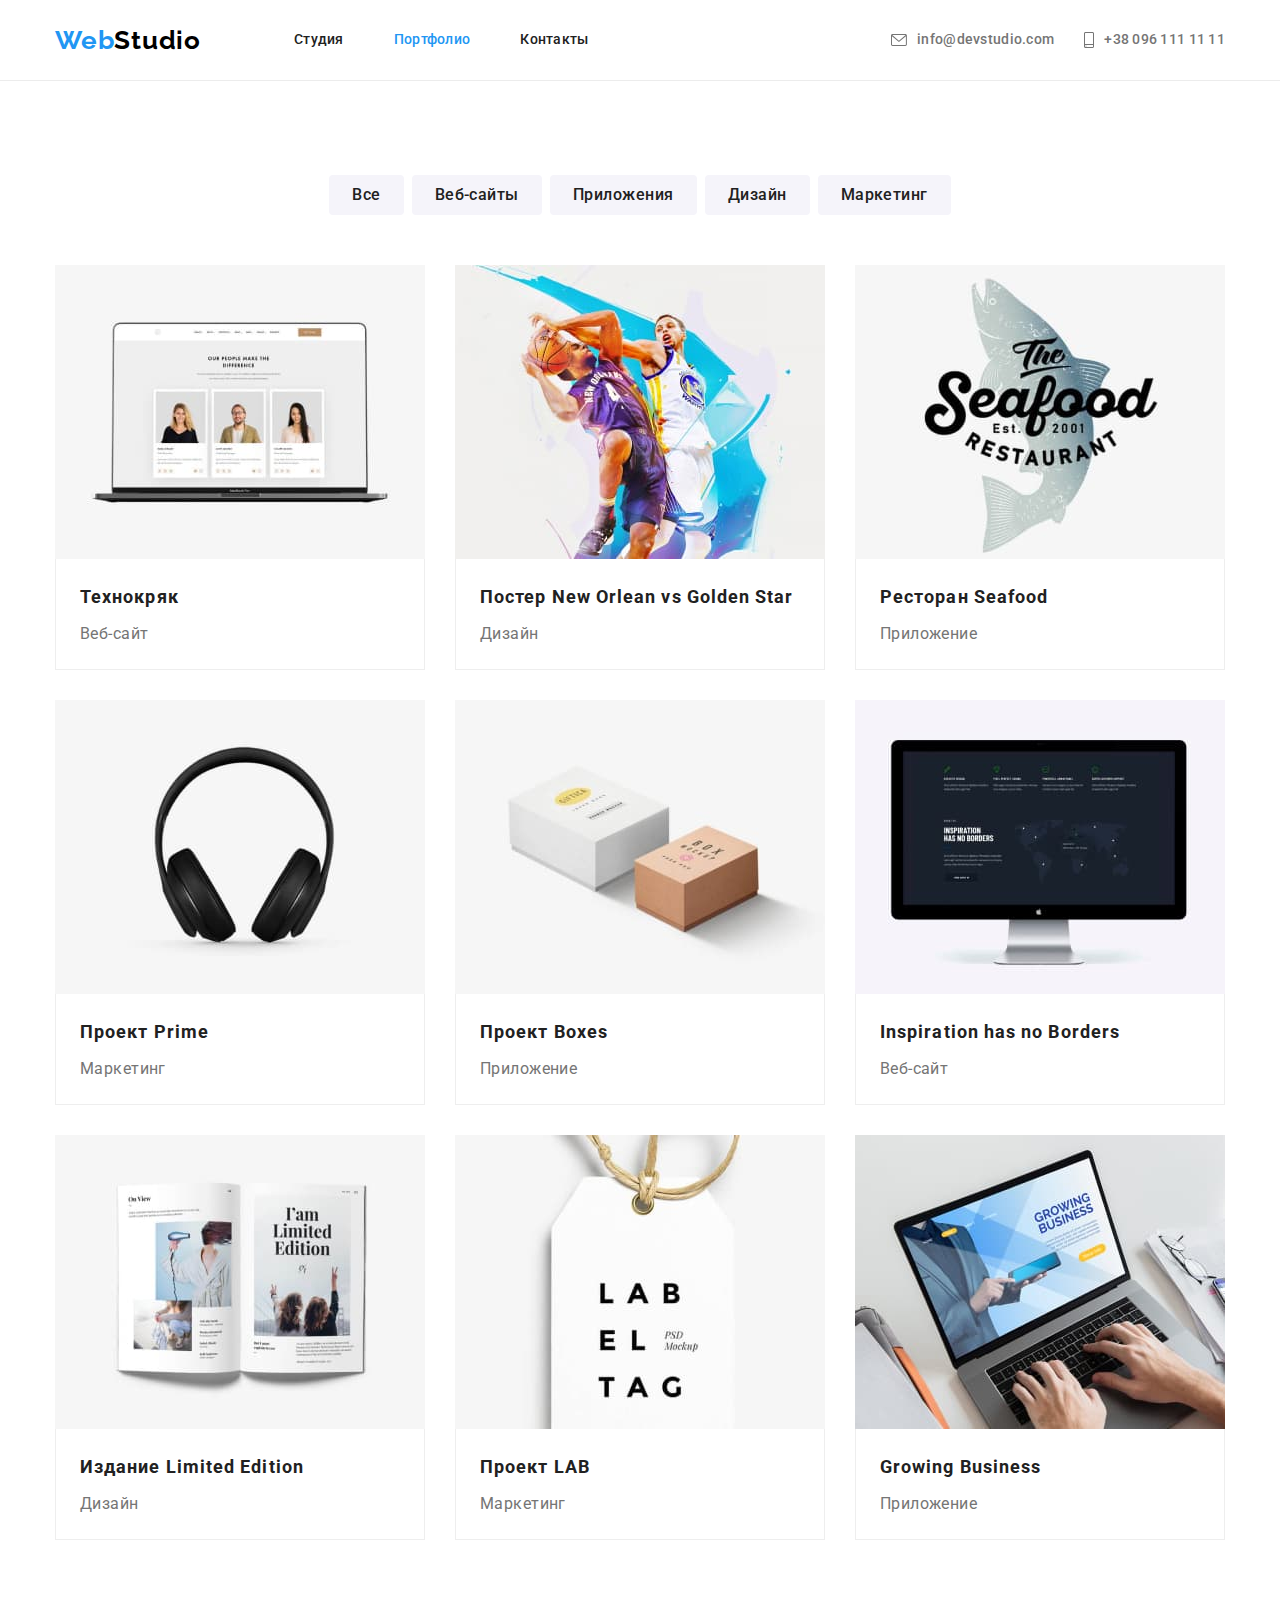
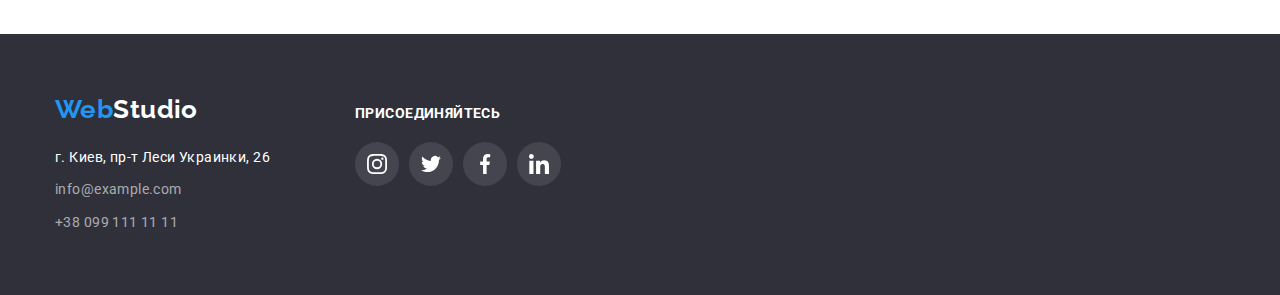
==== portfolio.html @ 094a1c1c "Сделал секцию Чем мы занимаемся" ====
<!DOCTYPE html>
<html lang="en">
  <head>
    <meta charset="UTF-8" />
    <meta name="viewport" content="width=device-width, initial-scale=1.0" />
    <title>Портфолио</title>
    <link
      href="https://fonts.googleapis.com/css2?family=Raleway:wght@700&family=Roboto:wght@400;500;700;900&display=swap"
      rel="stylesheet"
    />
    <link
      rel="stylesheet"
      href="https://cdnjs.cloudflare.com/ajax/libs/modern-normalize/0.7.0/modern-normalize.min.css"
    />
    <link rel="stylesheet" href="./css/styles.css" />
  </head>
  <body>
    <!--Хэдер-->
    <header class="header portfolio-header">
      <div class="container header-flex">
        <nav class="header-flex">
          <a class="link header-logo" href="./index.html">
            <span class="current">Web</span>Studio
          </a>
          <ul class="list nav-main">
            <li class="item">
              <a class="link" href="./index.html">Студия</a>
            </li>
            <li class="item">
              <a class="link current" href="./portfolio.html">Портфолио</a>
            </li>
            <li class="item"><a class="link" href="#">Контакты</a></li>
          </ul>
        </nav>
        <ul class="list header-contacts">
          <li class="item">
            <a class="link icon-mail" href="mailto:info@devstudio.com">
              <svg class="icon" width="16" height="12">
                <use href="./images/svg/sprite.svg#icon-envelope"></use>
              </svg>
              info@devstudio.com</a
            >
          </li>
          <li class="item">
            <a class="link icon-tel" href="tel:+380961111111">
              <svg class="icon" width="10" height="16">
                <use href="./images/svg/sprite.svg#icon-smartphone"></use>
              </svg>
              +38 096 111 11 11</a
            >
          </li>
        </ul>
      </div>
    </header>
    <main>
      <h1 class="visually-hidden">Портфолио</h1>
      <section class="section">
        <div class="container">
          <!-- Список кнопок -->
          <ul class="list portfolio-nav">
            <li class="item">
              <button type="button" class="button secondary">Все</button>
            </li>
            <li class="item">
              <button type="button" class="button secondary">Веб-сайты</button>
            </li>
            <li class="item">
              <button type="button" class="button secondary">Приложения</button>
            </li>
            <li class="item">
              <button type="button" class="button secondary">Дизайн</button>
            </li>
            <li class="item">
              <button type="button" class="button secondary">Маркетинг</button>
            </li>
          </ul>
          <!-- Основной список работ в портфолио -->
          <ul class="list portfolio-list">
            <li class="item">
              <a class="link" href="#">
                <div>
                  <img
                    src="./images/portfolio/technocrack.jpg"
                    alt="Веб-сайт Технокряк"
                    width="370"
                  />
                </div>
                <div class="card-content">
                  <h2 class="title">Технокряк</h2>
                  <p class="text">Веб-сайт</p>
                </div>
              </a>
            </li>
            <li class="item">
              <a class="link" href="#">
                <div>
                  <img
                    src="./images/portfolio/neworlean.jpg"
                    alt="Дизайн постера New Orlean vs Golden Star"
                    width="370"
                  />
                </div>
                <div class="card-content">
                  <h2 class="title">Постер New Orlean vs Golden Star</h2>
                  <p class="text">Дизайн</p>
                </div>
              </a>
            </li>
            <li class="item">
              <a class="link" href="#">
                <div>
                  <img
                    src="./images/portfolio/seafood.jpg"
                    alt="Приложение ресторана Seafood"
                    width="370"
                  />
                </div>
                <div class="card-content">
                  <h2 class="title">Ресторан Seafood</h2>
                  <p class="text">Приложение</p>
                </div>
              </a>
            </li>
            <li class="item">
              <a class="link" href="#">
                <div>
                  <img
                    src="./images/portfolio/prime.jpg"
                    alt="Проект Prime"
                    width="370"
                  />
                </div>
                <div class="card-content">
                  <h2 class="title">Проект Prime</h2>
                  <p class="text">Маркетинг</p>
                </div>
              </a>
            </li>
            <li class="item">
              <a class="link" href="#">
                <div>
                  <img
                    src="./images/portfolio/boxes.jpg"
                    alt="Приложение Boxes"
                    width="370"
                  />
                </div>
                <div class="card-content">
                  <h2 class="title">Проект Boxes</h2>
                  <p class="text">Приложение</p>
                </div>
              </a>
            </li>
            <li class="item">
              <a class="link" href="#">
                <div>
                  <img
                    src="./images/portfolio/inspiration.jpg"
                    alt="Веб-сайт Inspiration has no Borders"
                    width="370"
                  />
                </div>
                <div class="card-content">
                  <h2 lang="en" class="title">Inspiration has no Borders</h2>
                  <p class="text">Веб-сайт</p>
                </div>
              </a>
            </li>
            <li class="item">
              <a class="link" href="#">
                <div>
                  <img
                    src="./images/portfolio/limedition.jpg"
                    alt="Дизайн издания Limited Edition"
                    width="370"
                  />
                </div>
                <div class="card-content">
                  <h2 class="title">Издание Limited Edition</h2>
                  <p class="text">Дизайн</p>
                </div>
              </a>
            </li>
            <li class="item">
              <a class="link" href="#">
                <div>
                  <img
                    src="./images/portfolio/lab.jpg"
                    alt="Проект LAB"
                    width="370"
                  />
                </div>
                <div class="card-content">
                  <h2 class="title">Проект LAB</h2>
                  <p class="text">Маркетинг</p>
                </div>
              </a>
            </li>
            <li class="item">
              <a class="link" href="#">
                <div>
                  <img
                    src="./images/portfolio/growingbusiness.jpg"
                    alt="Приложение Growing Business"
                    width="370"
                  />
                </div>
                <div class="card-content">
                  <h2 lang="en" class="title">Growing Business</h2>
                  <p class="text">Приложение</p>
                </div>
              </a>
            </li>
          </ul>
        </div>
      </section>
    </main>
    <!-- Футер -->
    <footer class="footer">
      <div class="container flex">
        <div class="footer-address">
          <a class="link footer-logo" href="./index.html">
            <span class="current">Web</span>Studio
          </a>
          <address class="footer-contacts">
            <p class="text">г. Киев, пр-т Леси Украинки, 26</p>
            <a class="link" href="mailto:info@example.com">
              info@example.com
            </a>
            <br />
            <a class="link" href="tel:+380991111111">+38 099 111 11 11</a>
          </address>
        </div>
        <div class="footer-networks">
          <strong class="text">присоединяйтесь</strong>
          <ul class="list flex network-list">
            <li class="item">
              <a href="#" class="link" aria-label="Instagram">
                <svg class="icon">
                  <use href="./images/svg/sprite.svg#icon-instagram"></use>
                </svg>
              </a>
            </li>
            <li class="item">
              <a href="#" class="link" aria-label="Twitter">
                <svg class="icon">
                  <use href="./images/svg/sprite.svg#icon-twitter"></use>
                </svg>
              </a>
            </li>
            <li class="item">
              <a href="#" class="link" aria-label="Facebook">
                <svg class="icon">
                  <use href="./images/svg/sprite.svg#icon-facebook"></use>
                </svg>
              </a>
            </li>
            <li class="item">
              <a href="#" class="link" aria-label="Linkedin">
                <svg class="icon">
                  <use href="./images/svg/sprite.svg#icon-linkedin"></use>
                </svg>
              </a>
            </li>
          </ul>
        </div>
      </div>
    </footer>
  </body>
</html>
---- css/styles.css ----
/* CSS-переменные */
:root {
  --main-text-color: #212121;
  --second-text-color: #757575;
  --accent-color: #2196f3;
  --main-bg-color: #ffffff;
  --secohd-bg-color: #f5f4fa;
  --third-bg-color: #2f303a;
}
/* Базовые настройки CSS */
body {
  background-color: var(--main-bg-color);
  color: var(--main-text-color);
  font-family: "Roboto", sans-serif;
  font-size: 14px;
  line-height: 1.71;
  letter-spacing: 0.03em;
}
/* базовые настройки картинок */
img {
  display: block;
  max-width: 100%;
  height: auto;
}
/* Уберу подчеркивание у всех ссылок */
.link {
  text-decoration: none;
}
/* Убрал флажки и отступы у элементов списков */
.list {
  padding: 0;
  margin: 0;
  list-style: none;
}
/* cпрячем скрытые заголовки */
.visually-hidden {
  position: absolute;
  width: 1px;
  height: 1px;
  margin: -1px;
  border: 0;
  padding: 0;
  clip: rect(0 0 0 0);
  overflow: hidden;
}

/* страница Студия */
/* задам общие настройки шрифта хэдера */
.header {
  font-weight: 500;
  line-height: 1.14;
  letter-spacing: 0.02em;
  border-bottom: 1px solid #ececec;
}
/* Геометрия контейнера */
.container {
  width: 1200px;
  margin: 0px auto;
  padding: 0px 15px;
}
/* флексбокс хэдера */
.header-flex,
.nav-main {
  display: flex;
  align-items: center;
}
/* логотип хэдера */
.header-logo {
  margin-right: 93px;
  color: #000000;
  font-family: "Raleway", sans-serif;
  font-weight: 700;
  font-size: 26px;
  line-height: 1.19;
  letter-spacing: 0.03em;
}
/* отступ всем кроме последнего элепента хэдера */
.nav-main > .item:not(:last-child) {
  margin-right: 50px;
}
/* основная навигация хэдера */
.nav-main .link {
  display: block;
  padding-top: 32px;
  padding-bottom: 32px;

  color: inherit;
}
/* Цветовой акцент элементов */
.nav-main .link.current,
.header-logo .current,
.footer-logo .current,
.nav-main .link:hover,
.nav-main .link:focus,
.header-contacts .link:hover,
.header-contacts .link:focus,
.footer-contacts .link:hover,
.footer-contacts .link:focus {
  color: var(--accent-color);
}
/* контакты хэдера в строку */
.header-contacts {
  display: flex;
  margin-left: auto;
}
.header-contacts .item:not(:last-child) {
  margin-right: 30px;
}
/* контакты хэдера */
.header-contacts .link {
  display: flex;
  align-items: center;
  padding-top: 32px;
  padding-bottom: 32px;

  color: var(--second-text-color);
}
/* отступ иконок в хэдере */
.header-contacts .icon {
  margin-right: 10px;
}
/* акцент иконок */
.header-contacts .link:hover > .icon,
.header-contacts .link:focus > .icon,
.clients-list .link:hover > .icon,
.clients-list .link:focus > .icon {
  --color4: var(--accent-color);
}
/* герой */
.hero {
  display: flex;
  flex-direction: column;
  justify-content: center;
  align-items: center;
  max-width: 1600px;
  height: 600px;
  margin: 0 auto;

  background-color: #c4c4c4;
  background-image: linear-gradient(
      to right,
      rgba(47, 48, 58, 0.4),
      rgba(47, 48, 58, 0.4)
    ),
    url("../images/bg-hero.jpg");
  background-repeat: no-repeat;
  background-size: cover;
  background-position: center;
  text-align: center;
}
/* Заголовок героя */
.hero-title {
  margin-top: 0;
  margin-bottom: 30px;
  max-width: 696px;

  color: var(--main-bg-color);
  font-weight: 900;
  font-size: 44px;
  line-height: 1.36;
  letter-spacing: 0.06em;
  text-transform: uppercase;
}
/* кнопка героя */
.button.primary {
  display: inline-block;
  min-width: 200px;
  padding: 10px 32px;
  border-radius: 4px;
  box-shadow: 0px 4px 4px rgba(0, 0, 0, 0.15);

  color: var(--main-bg-color);
  background-color: var(--accent-color);
  font-weight: 700;
  font-size: 16px;
  line-height: 1.87;
  text-align: center;
  letter-spacing: 0.06em;
}
.button.primary:hover,
.button.primary:focus {
  background-color: #188ce8;
}
/* отступы секции преимуществ */
.section.feature {
  padding-top: 94px;
  padding-bottom: 0;
}
/* флексбокс */
.flex {
  display: flex;
}

/* ширина элементов секции Преимущества */
.feature-list .item {
  flex-basis: calc((100% - 3 * 30px) / 4);
}
/* фон иконки преимуществ */
.feature-list .thumb {
  display: flex;
  justify-content: center;
  align-items: center;
  margin-bottom: 30px;
  height: 120px;
  background-color: var(--secohd-bg-color);
  border-radius: 4px;
}
/* иконка преимуществ */
.feature-list .icon {
  width: 70px;
  height: 70px;
}
/* отступы всем кроме последнего элемента списков */
.feature-list .item:not(:last-child),
.examples-list .item:not(:last-child),
.team-list .item:not(:last-child),
.clients-list .item:not(:last-child) {
  margin-right: 30px;
}
/* Заголовки h3 секции преимущества */
.feature-list .title {
  margin-top: 0;
  margin-bottom: 10px;

  font-size: 14px;
  line-height: 1.14;
  text-transform: uppercase;
}
/* Текст секции преимущества */
.feature-list .text {
  margin-top: 0;
  margin-bottom: 0;

  color: var(--second-text-color);
}
/* паддинг всем секциям */
.section {
  padding-top: 94px;
  padding-bottom: 94px;
}
/* Заголовки секций */
.section-title {
  margin-top: 0;
  margin-bottom: 50px;

  font-size: 36px;
  line-height: 1.17;
  text-align: center;
}
/* ширина контента секкции */
.examples-list .item {
  position: relative;
  flex-basis: calc((100% - 2 * 30px) / 3);
}
.examples-list .text {
  position: absolute;
  left: 0;
  bottom: 0;
  display: flex;
  justify-content: center;
  align-items: center;

  width: 100%;
  height: 70px;
  margin: 0;
  background-color: rgba(47, 48, 58, 0.8);
  font-size: 14px;
  line-height: 1.14;
  text-transform: uppercase;

  color: var(--main-bg-color);
}

/* оформление секции команда  */
.section.team {
  background-color: var(--secohd-bg-color);
  text-align: center;
}
/* элементы списка наша команда */
.team-list > .item {
  flex-basis: calc((100% - 3 * 30px) / 4);
  border-radius: 0px 0px 4px 4px;
  box-shadow: 0px 1px 3px rgba(0, 0, 0, 0.12), 0px 1px 1px rgba(0, 0, 0, 0.14),
    0px 2px 1px rgba(0, 0, 0, 0.2);

  background-color: var(--main-bg-color);
}
/* Заголовки h3 Наша команда */
.team-list .title {
  margin-top: 30px;
  margin-bottom: 10px;

  font-weight: 500;
  font-size: 16px;
  line-height: 1.19;
}
/* Текст секции Наша команда */
.team-list .text {
  margin-top: 0;
  margin-bottom: 16px;

  color: var(--second-text-color);
  font-size: 16px;
  line-height: 1.19;
}
/* Список соцсетей */
.team .network-list {
  margin-bottom: 30px;
  justify-content: center;
}

.network-list .item:not(:last-child) {
  margin-right: 10px;
}
/* ссылка на соцсеть */
.network-list .link {
  display: flex;
  justify-content: center;
  align-items: center;
  width: 44px;
  height: 44px;
  border-radius: 50%;
}
/* меняем фон ссылки при ховере */
.network-list .link:hover,
.network-list .link:focus {
  background-color: var(--accent-color);
}

/* иконка */
.network-list .icon {
  width: 20px;
  height: 20px;
}
/* меняем цвет самой иконки при ховере */
.network-list .link:hover > .icon,
.network-list .link:focus > .icon {
  --color4: var(--main-bg-color);
}
/* ширина элеентов секции клиенты */
.clients-list .item {
  flex-basis: calc((100% - 5 * 30px) / 6);
}
/* ссылка клиентов */
.clients-list .link {
  display: flex;
  justify-content: center;
  align-items: center;
  height: 90px;
  border: 1px solid #afb1b8;
  border-radius: 4px;
}
/* цвет рамки при ховере */
.clients-list .link:hover,
.clients-list .link:focus {
  border-color: var(--accent-color);
}

/* футер */
.footer {
  padding-top: 60px;
  padding-bottom: 60px;

  background-color: var(--third-bg-color);
}
.footer .flex {
  align-items: baseline;
}

.footer-address,
.footer-networks {
  width: 270px;
}
.footer-address {
  margin-right: 30px;
}
/* лого футера */
.footer-logo {
  color: var(--main-bg-color);
  font-family: "Raleway", sans-serif;
  font-weight: 700;
  font-size: 26px;
  line-height: 1.19;
}
/* адрес футера */
.footer-contacts {
  margin-top: 20px;

  font-style: normal;
}
/* Физический адрес в футере */
.footer-contacts .text {
  margin: 0;

  color: var(--main-bg-color);
}
/* почта и телефон футера */
.footer-contacts .link {
  display: inline-block;
  margin-top: 9px;

  color: rgba(255, 255, 255, 0.6);
}
/* текст блока соцсетей футера */
.footer-networks .text {
  display: block;
  margin-bottom: 20px;
  line-height: 1.14;
  text-transform: uppercase;

  color: var(--main-bg-color);
}
/* фон ссылкт на соцсеть в футере */
.footer-networks .link {
  background-color: rgba(255, 255, 255, 0.1);
}
/* цвет иконки в футере */
.footer-networks .icon {
  --color4: var(--main-bg-color);
}

/* Страница Портфолио */
/* список кнопок навигации портфолио */
.portfolio-nav {
  display: flex;
  justify-content: center;
  margin-bottom: 50px;
}
/* отступ у всех кнпопок кроме последней */
.portfolio-nav .item:not(:last-child) {
  margin-right: 8px;
}
/* Кнопки*/
.button.secondary {
  display: inline-block;
  min-width: 73px;
  padding: 6px 22px;
  border: 1px solid transparent;
  border-radius: 4px;
  cursor: pointer;

  color: var(--main-text-color);
  background-color: var(--secohd-bg-color);
  font-family: inherit;
  font-weight: 500;
  font-size: 16px;
  line-height: 1.62;
  letter-spacing: 0.03em;
}
/* Акцент кнопок */
.button.secondary:hover,
.button.secondary:focus {
  box-shadow: 0px 3px 1px rgba(0, 0, 0, 0.1), 0px 1px 2px rgba(0, 0, 0, 0.08),
    0px 2px 2px rgba(0, 0, 0, 0.12);
  color: var(--main-bg-color);
  background-color: var(--accent-color);
}
/* список основных элементов страницы */
.portfolio-list {
  display: flex;
  flex-wrap: wrap;
}
/* основные элементы страницы портфолио */
.portfolio-list .item {
  flex-basis: calc((100% - 2 * 30px) / 3);
  margin-right: 30px;
  margin-bottom: 30px;
}
/* каждому третьему убираем правый марджин */
.portfolio-list .item:nth-child(3n) {
  margin-right: 0;
}
/* последним трем убираем нижний марджин */
.portfolio-list .item:nth-last-child(-n + 3) {
  margin-bottom: 0;
}
.portfolio-list .item:hover {
  box-shadow: 0px 1px 1px rgba(0, 0, 0, 0.12), 0px 4px 4px rgba(0, 0, 0, 0.06),
    1px 4px 6px rgba(0, 0, 0, 0.16);
}
/* текстовая часть карточки */
.card-content {
  padding: 20px 24px;
  border-right: 1px solid #eeeeee;
  border-bottom: 1px solid #eeeeee;
  border-left: 1px solid #eeeeee;
}
/* заголовки элементов портфолио */
.portfolio-list .title {
  margin-top: 0;
  margin-bottom: 4px;

  color: var(--main-text-color);
  font-size: 18px;
  line-height: 2;
  letter-spacing: 0.06em;
}
/* текст элементов портфолио */
.portfolio-list .text {
  margin: 0;

  color: var(--second-text-color);
  font-size: 16px;
  line-height: 1.87;
}
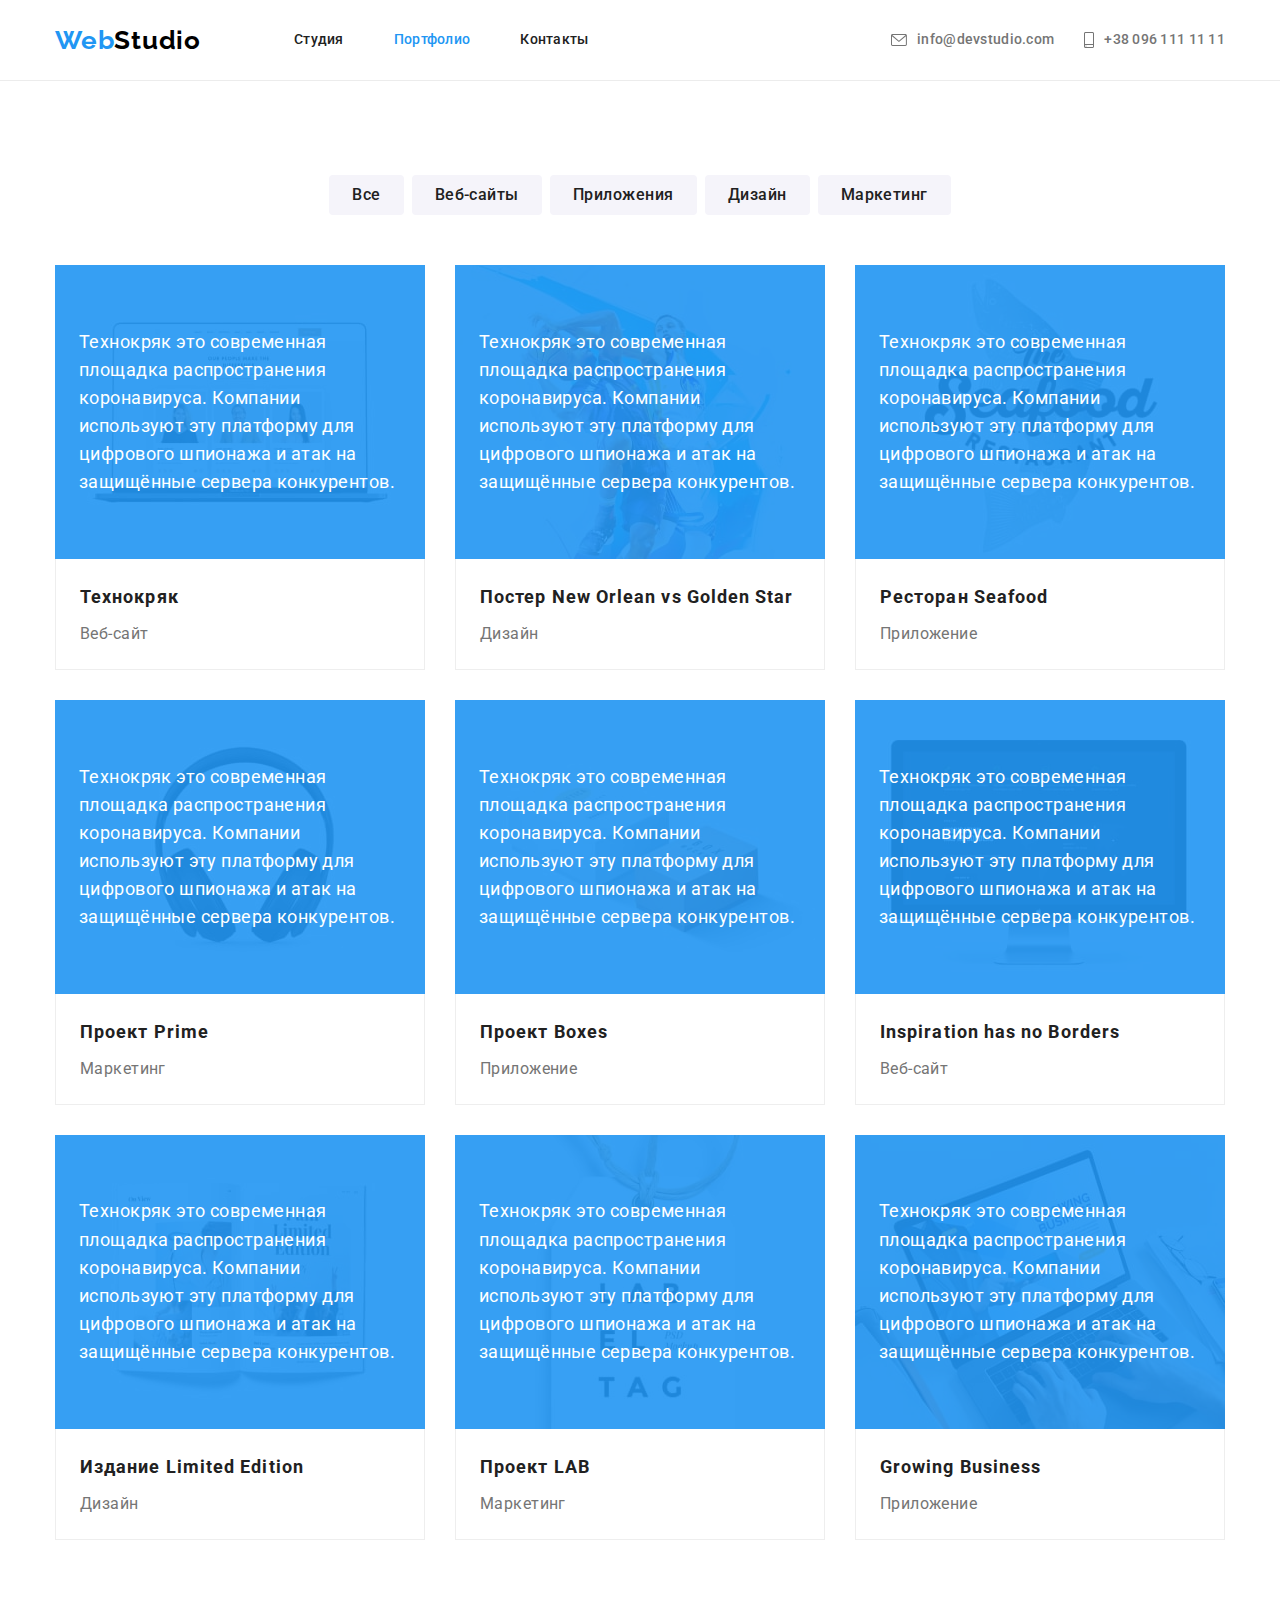
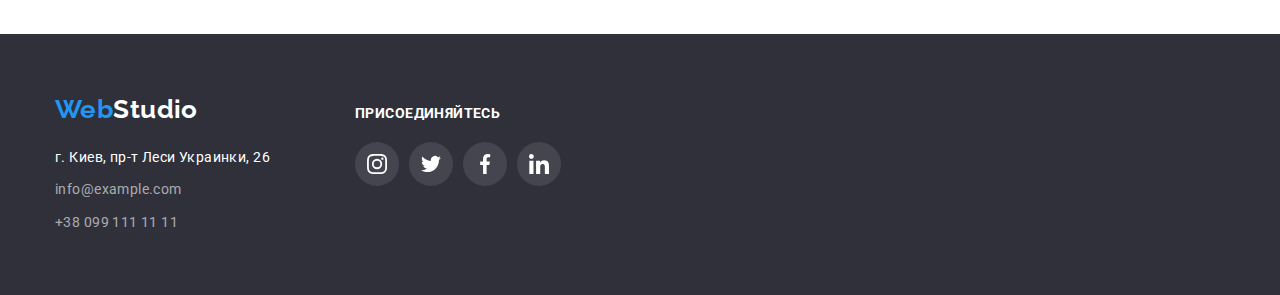
==== commit ac2c2b74: "В портфолио добавил текст и оверлей на элементах списка" ====
--- a/portfolio.html
+++ b/portfolio.html
@@ -78,12 +78,17 @@
           <ul class="list portfolio-list">
             <li class="item">
               <a class="link" href="#">
-                <div>
+                <div class="thumb">
                   <img
                     src="./images/portfolio/technocrack.jpg"
                     alt="Веб-сайт Технокряк"
                     width="370"
                   />
+                  <p class="thumb-text">
+                    Технокряк это современная площадка распространения
+                    коронавируса. Компании используют эту платформу для
+                    цифрового шпионажа и атак на защищённые сервера конкурентов.
+                  </p>
                 </div>
                 <div class="card-content">
                   <h2 class="title">Технокряк</h2>
@@ -93,12 +98,17 @@
             </li>
             <li class="item">
               <a class="link" href="#">
-                <div>
+                <div class="thumb">
                   <img
                     src="./images/portfolio/neworlean.jpg"
                     alt="Дизайн постера New Orlean vs Golden Star"
                     width="370"
                   />
+                  <p class="thumb-text">
+                    Технокряк это современная площадка распространения
+                    коронавируса. Компании используют эту платформу для
+                    цифрового шпионажа и атак на защищённые сервера конкурентов.
+                  </p>
                 </div>
                 <div class="card-content">
                   <h2 class="title">Постер New Orlean vs Golden Star</h2>
@@ -108,12 +118,17 @@
             </li>
             <li class="item">
               <a class="link" href="#">
-                <div>
+                <div class="thumb">
                   <img
                     src="./images/portfolio/seafood.jpg"
                     alt="Приложение ресторана Seafood"
                     width="370"
                   />
+                  <p class="thumb-text">
+                    Технокряк это современная площадка распространения
+                    коронавируса. Компании используют эту платформу для
+                    цифрового шпионажа и атак на защищённые сервера конкурентов.
+                  </p>
                 </div>
                 <div class="card-content">
                   <h2 class="title">Ресторан Seafood</h2>
@@ -123,12 +138,17 @@
             </li>
             <li class="item">
               <a class="link" href="#">
-                <div>
+                <div class="thumb">
                   <img
                     src="./images/portfolio/prime.jpg"
                     alt="Проект Prime"
                     width="370"
                   />
+                  <p class="thumb-text">
+                    Технокряк это современная площадка распространения
+                    коронавируса. Компании используют эту платформу для
+                    цифрового шпионажа и атак на защищённые сервера конкурентов.
+                  </p>
                 </div>
                 <div class="card-content">
                   <h2 class="title">Проект Prime</h2>
@@ -138,12 +158,17 @@
             </li>
             <li class="item">
               <a class="link" href="#">
-                <div>
+                <div class="thumb">
                   <img
                     src="./images/portfolio/boxes.jpg"
                     alt="Приложение Boxes"
                     width="370"
                   />
+                  <p class="thumb-text">
+                    Технокряк это современная площадка распространения
+                    коронавируса. Компании используют эту платформу для
+                    цифрового шпионажа и атак на защищённые сервера конкурентов.
+                  </p>
                 </div>
                 <div class="card-content">
                   <h2 class="title">Проект Boxes</h2>
@@ -153,12 +178,17 @@
             </li>
             <li class="item">
               <a class="link" href="#">
-                <div>
+                <div class="thumb">
                   <img
                     src="./images/portfolio/inspiration.jpg"
                     alt="Веб-сайт Inspiration has no Borders"
                     width="370"
                   />
+                  <p class="thumb-text">
+                    Технокряк это современная площадка распространения
+                    коронавируса. Компании используют эту платформу для
+                    цифрового шпионажа и атак на защищённые сервера конкурентов.
+                  </p>
                 </div>
                 <div class="card-content">
                   <h2 lang="en" class="title">Inspiration has no Borders</h2>
@@ -168,12 +198,17 @@
             </li>
             <li class="item">
               <a class="link" href="#">
-                <div>
+                <div class="thumb">
                   <img
                     src="./images/portfolio/limedition.jpg"
                     alt="Дизайн издания Limited Edition"
                     width="370"
                   />
+                  <p class="thumb-text">
+                    Технокряк это современная площадка распространения
+                    коронавируса. Компании используют эту платформу для
+                    цифрового шпионажа и атак на защищённые сервера конкурентов.
+                  </p>
                 </div>
                 <div class="card-content">
                   <h2 class="title">Издание Limited Edition</h2>
@@ -183,12 +218,17 @@
             </li>
             <li class="item">
               <a class="link" href="#">
-                <div>
+                <div class="thumb">
                   <img
                     src="./images/portfolio/lab.jpg"
                     alt="Проект LAB"
                     width="370"
                   />
+                  <p class="thumb-text">
+                    Технокряк это современная площадка распространения
+                    коронавируса. Компании используют эту платформу для
+                    цифрового шпионажа и атак на защищённые сервера конкурентов.
+                  </p>
                 </div>
                 <div class="card-content">
                   <h2 class="title">Проект LAB</h2>
@@ -198,12 +238,17 @@
             </li>
             <li class="item">
               <a class="link" href="#">
-                <div>
+                <div class="thumb">
                   <img
                     src="./images/portfolio/growingbusiness.jpg"
                     alt="Приложение Growing Business"
                     width="370"
                   />
+                  <p class="thumb-text">
+                    Технокряк это современная площадка распространения
+                    коронавируса. Компании используют эту платформу для
+                    цифрового шпионажа и атак на защищённые сервера конкурентов.
+                  </p>
                 </div>
                 <div class="card-content">
                   <h2 lang="en" class="title">Growing Business</h2>
--- a/css/styles.css
+++ b/css/styles.css
@@ -419,6 +419,47 @@
   --color4: var(--main-bg-color);
 }
 
+.backdrop {
+  position: fixed;
+  top: 0;
+  left: 0;
+
+  width: 100%;
+  height: 100%;
+  background-color: rgba(0, 0, 0, 0.2);
+}
+
+.backdrop.is-hidden {
+  opacity: 0;
+  pointer-events: none;
+}
+
+.modal {
+  position: absolute;
+  top: 50%;
+  left: 50%;
+  transform: translate(-50%, -50%);
+  min-width: 528px;
+  min-height: 581px;
+
+  background-color: var(--main-bg-color);
+  box-shadow: 0px 1px 3px rgba(0, 0, 0, 0.12), 0px 1px 1px rgba(0, 0, 0, 0.14),
+    0px 2px 1px rgba(0, 0, 0, 0.2);
+  border-radius: 4px;
+}
+
+.modal .button {
+  display: block;
+  margin-left: auto;
+  margin-right: 8px;
+  margin-top: 8px;
+  width: 30px;
+  height: 30px;
+  border: 1px solid rgba(0, 0, 0, 0.1);
+  border-radius: 50%;
+  background-color: var(--main-bg-color);
+}
+
 /* Страница Портфолио */
 /* список кнопок навигации портфолио */
 .portfolio-nav {
@@ -478,7 +519,29 @@
   box-shadow: 0px 1px 1px rgba(0, 0, 0, 0.12), 0px 4px 4px rgba(0, 0, 0, 0.06),
     1px 4px 6px rgba(0, 0, 0, 0.16);
 }
-/* текстовая часть карточки */
+
+.portfolio-list .thumb {
+  position: relative;
+}
+.portfolio-list .thumb-text {
+  position: absolute;
+  top: 0;
+  left: 0;
+  display: flex;
+  align-items: center;
+  padding-left: 24px;
+  padding-right: 24px;
+
+  width: 100%;
+  height: 100%;
+  margin: 0;
+  background-color: rgba(33, 150, 243, 0.9);
+
+  font-size: 18px;
+  line-height: 1.56;
+  color: var(--main-bg-color);
+}
+
 .card-content {
   padding: 20px 24px;
   border-right: 1px solid #eeeeee;
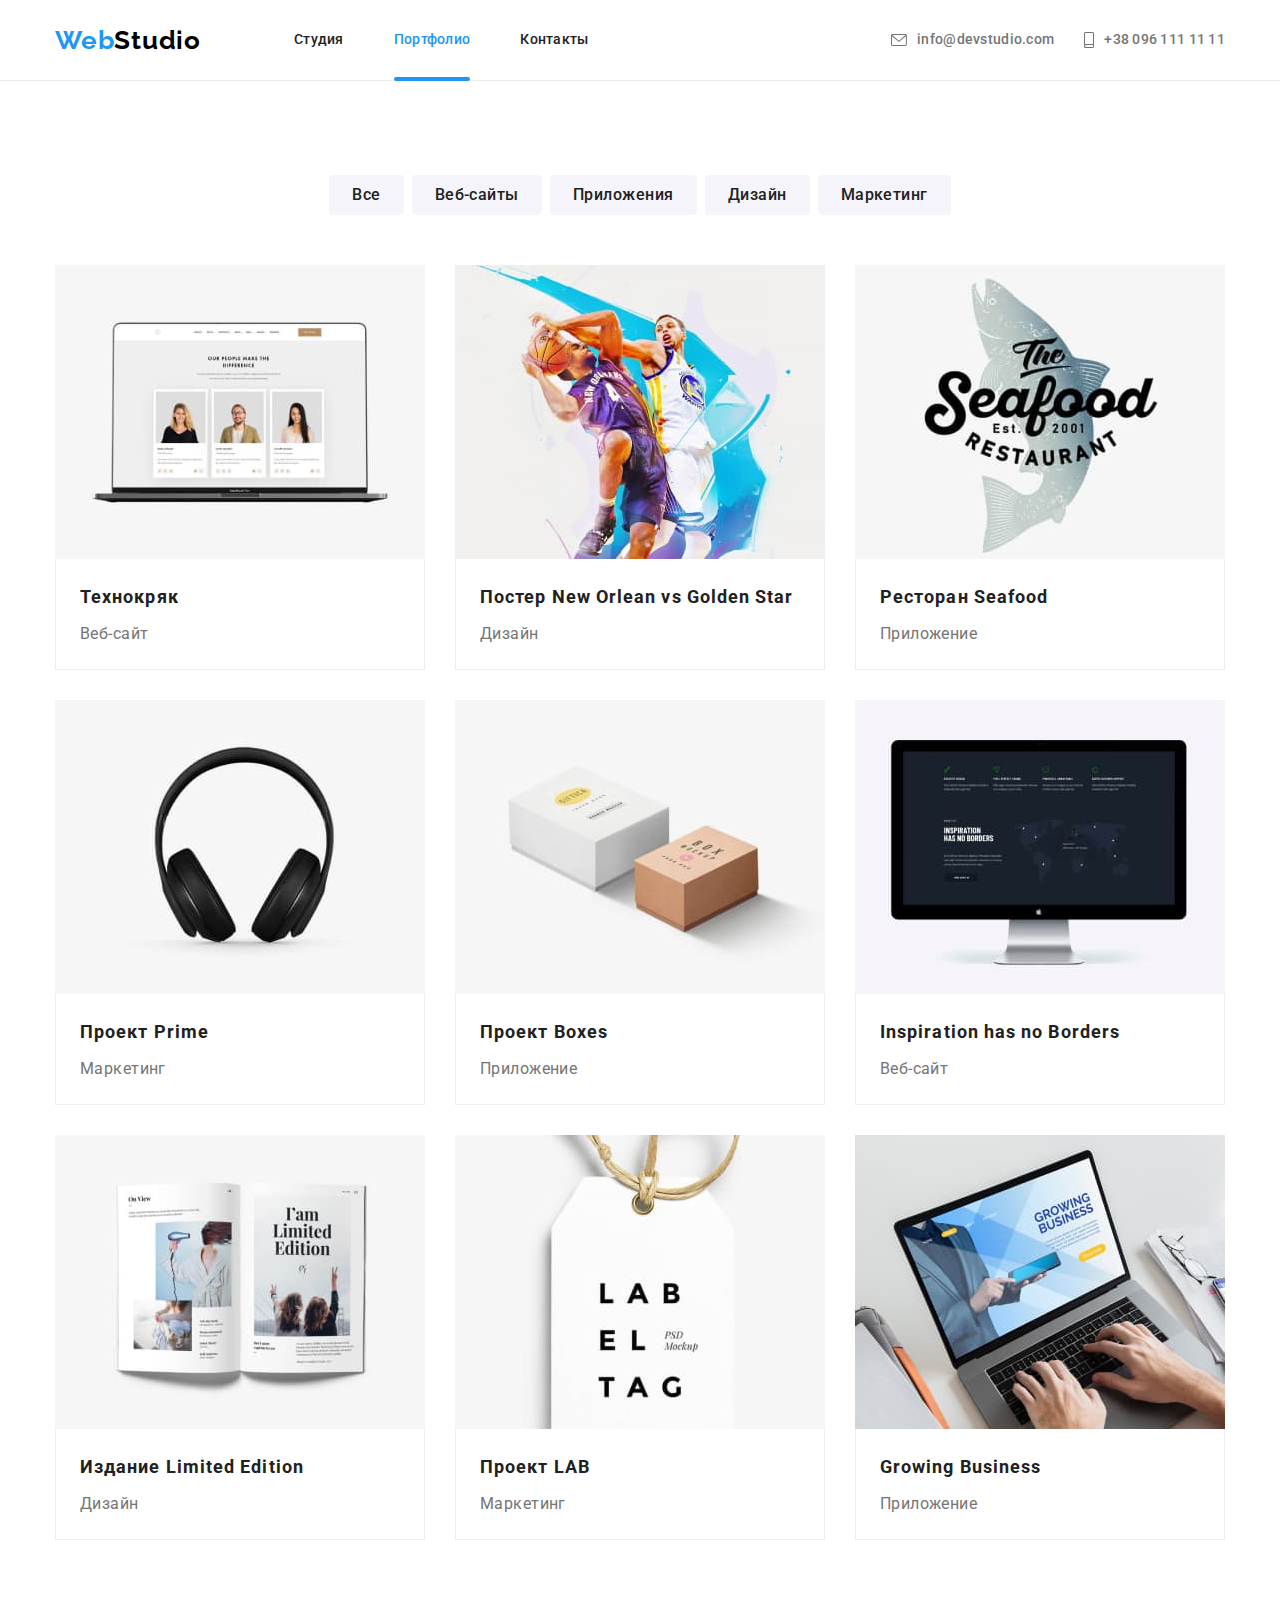
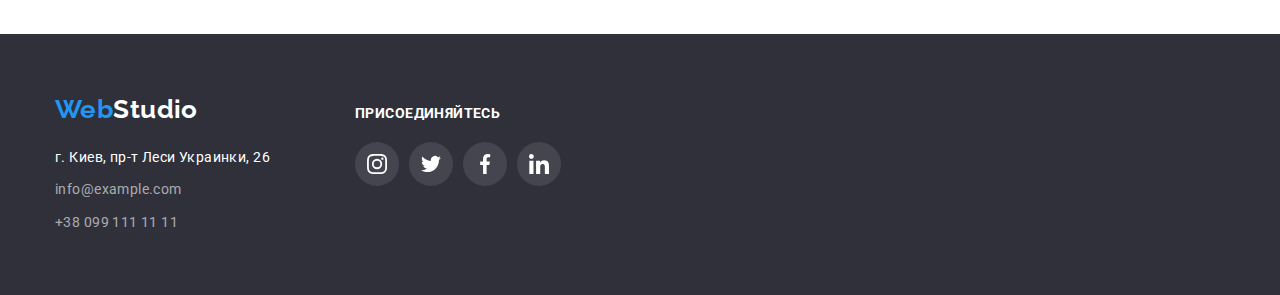
==== commit 2c145a6f: "Сдаю ДЗ5" ====
--- a/portfolio.html
+++ b/portfolio.html
@@ -84,11 +84,14 @@
                     alt="Веб-сайт Технокряк"
                     width="370"
                   />
-                  <p class="thumb-text">
-                    Технокряк это современная площадка распространения
-                    коронавируса. Компании используют эту платформу для
-                    цифрового шпионажа и атак на защищённые сервера конкурентов.
-                  </p>
+                  <div class="portfolio-overlay">
+                    <p class="overlay-text">
+                      Технокряк это современная площадка распространения
+                      коронавируса. Компании используют эту платформу для
+                      цифрового шпионажа и атак на защищённые сервера
+                      конкурентов.
+                    </p>
+                  </div>
                 </div>
                 <div class="card-content">
                   <h2 class="title">Технокряк</h2>
@@ -104,11 +107,14 @@
                     alt="Дизайн постера New Orlean vs Golden Star"
                     width="370"
                   />
-                  <p class="thumb-text">
-                    Технокряк это современная площадка распространения
-                    коронавируса. Компании используют эту платформу для
-                    цифрового шпионажа и атак на защищённые сервера конкурентов.
-                  </p>
+                  <div class="portfolio-overlay">
+                    <p class="overlay-text">
+                      Технокряк это современная площадка распространения
+                      коронавируса. Компании используют эту платформу для
+                      цифрового шпионажа и атак на защищённые сервера
+                      конкурентов.
+                    </p>
+                  </div>
                 </div>
                 <div class="card-content">
                   <h2 class="title">Постер New Orlean vs Golden Star</h2>
@@ -124,11 +130,14 @@
                     alt="Приложение ресторана Seafood"
                     width="370"
                   />
-                  <p class="thumb-text">
-                    Технокряк это современная площадка распространения
-                    коронавируса. Компании используют эту платформу для
-                    цифрового шпионажа и атак на защищённые сервера конкурентов.
-                  </p>
+                  <div class="portfolio-overlay">
+                    <p class="overlay-text">
+                      Технокряк это современная площадка распространения
+                      коронавируса. Компании используют эту платформу для
+                      цифрового шпионажа и атак на защищённые сервера
+                      конкурентов.
+                    </p>
+                  </div>
                 </div>
                 <div class="card-content">
                   <h2 class="title">Ресторан Seafood</h2>
@@ -144,11 +153,14 @@
                     alt="Проект Prime"
                     width="370"
                   />
-                  <p class="thumb-text">
-                    Технокряк это современная площадка распространения
-                    коронавируса. Компании используют эту платформу для
-                    цифрового шпионажа и атак на защищённые сервера конкурентов.
-                  </p>
+                  <div class="portfolio-overlay">
+                    <p class="overlay-text">
+                      Технокряк это современная площадка распространения
+                      коронавируса. Компании используют эту платформу для
+                      цифрового шпионажа и атак на защищённые сервера
+                      конкурентов.
+                    </p>
+                  </div>
                 </div>
                 <div class="card-content">
                   <h2 class="title">Проект Prime</h2>
@@ -164,11 +176,14 @@
                     alt="Приложение Boxes"
                     width="370"
                   />
-                  <p class="thumb-text">
-                    Технокряк это современная площадка распространения
-                    коронавируса. Компании используют эту платформу для
-                    цифрового шпионажа и атак на защищённые сервера конкурентов.
-                  </p>
+                  <div class="portfolio-overlay">
+                    <p class="overlay-text">
+                      Технокряк это современная площадка распространения
+                      коронавируса. Компании используют эту платформу для
+                      цифрового шпионажа и атак на защищённые сервера
+                      конкурентов.
+                    </p>
+                  </div>
                 </div>
                 <div class="card-content">
                   <h2 class="title">Проект Boxes</h2>
@@ -184,11 +199,14 @@
                     alt="Веб-сайт Inspiration has no Borders"
                     width="370"
                   />
-                  <p class="thumb-text">
-                    Технокряк это современная площадка распространения
-                    коронавируса. Компании используют эту платформу для
-                    цифрового шпионажа и атак на защищённые сервера конкурентов.
-                  </p>
+                  <div class="portfolio-overlay">
+                    <p class="overlay-text">
+                      Технокряк это современная площадка распространения
+                      коронавируса. Компании используют эту платформу для
+                      цифрового шпионажа и атак на защищённые сервера
+                      конкурентов.
+                    </p>
+                  </div>
                 </div>
                 <div class="card-content">
                   <h2 lang="en" class="title">Inspiration has no Borders</h2>
@@ -204,11 +222,14 @@
                     alt="Дизайн издания Limited Edition"
                     width="370"
                   />
-                  <p class="thumb-text">
-                    Технокряк это современная площадка распространения
-                    коронавируса. Компании используют эту платформу для
-                    цифрового шпионажа и атак на защищённые сервера конкурентов.
-                  </p>
+                  <div class="portfolio-overlay">
+                    <p class="overlay-text">
+                      Технокряк это современная площадка распространения
+                      коронавируса. Компании используют эту платформу для
+                      цифрового шпионажа и атак на защищённые сервера
+                      конкурентов.
+                    </p>
+                  </div>
                 </div>
                 <div class="card-content">
                   <h2 class="title">Издание Limited Edition</h2>
@@ -224,11 +245,14 @@
                     alt="Проект LAB"
                     width="370"
                   />
-                  <p class="thumb-text">
-                    Технокряк это современная площадка распространения
-                    коронавируса. Компании используют эту платформу для
-                    цифрового шпионажа и атак на защищённые сервера конкурентов.
-                  </p>
+                  <div class="portfolio-overlay">
+                    <p class="overlay-text">
+                      Технокряк это современная площадка распространения
+                      коронавируса. Компании используют эту платформу для
+                      цифрового шпионажа и атак на защищённые сервера
+                      конкурентов.
+                    </p>
+                  </div>
                 </div>
                 <div class="card-content">
                   <h2 class="title">Проект LAB</h2>
@@ -244,11 +268,14 @@
                     alt="Приложение Growing Business"
                     width="370"
                   />
-                  <p class="thumb-text">
-                    Технокряк это современная площадка распространения
-                    коронавируса. Компании используют эту платформу для
-                    цифрового шпионажа и атак на защищённые сервера конкурентов.
-                  </p>
+                  <div class="portfolio-overlay">
+                    <p class="overlay-text">
+                      Технокряк это современная площадка распространения
+                      коронавируса. Компании используют эту платформу для
+                      цифрового шпионажа и атак на защищённые сервера
+                      конкурентов.
+                    </p>
+                  </div>
                 </div>
                 <div class="card-content">
                   <h2 lang="en" class="title">Growing Business</h2>
--- a/css/styles.css
+++ b/css/styles.css
@@ -6,6 +6,8 @@
   --main-bg-color: #ffffff;
   --secohd-bg-color: #f5f4fa;
   --third-bg-color: #2f303a;
+  --icon-color: #afb1b8;
+  --timing-function: cubic-bezier(0.4, 0, 0.2, 1);
 }
 /* Базовые настройки CSS */
 body {
@@ -80,12 +82,26 @@
 }
 /* основная навигация хэдера */
 .nav-main .link {
+  position: relative;
   display: block;
   padding-top: 32px;
   padding-bottom: 32px;
 
   color: inherit;
-}
+
+  transition: color 250ms var(--timing-function);
+}
+.nav-main .current::after {
+  position: absolute;
+  bottom: -1px;
+  left: 0;
+  content: "";
+  width: 100%;
+  height: 4px;
+  background-color: var(--accent-color);
+  border-radius: 2px;
+}
+
 /* Цветовой акцент элементов */
 .nav-main .link.current,
 .header-logo .current,
@@ -114,17 +130,22 @@
   padding-bottom: 32px;
 
   color: var(--second-text-color);
+
+  transition: color 250ms var(--timing-function);
 }
 /* отступ иконок в хэдере */
 .header-contacts .icon {
   margin-right: 10px;
+  fill: currentColor;
+
+  transition: fill 250ms var(--timing-function);
 }
 /* акцент иконок */
 .header-contacts .link:hover > .icon,
 .header-contacts .link:focus > .icon,
 .clients-list .link:hover > .icon,
 .clients-list .link:focus > .icon {
-  --color4: var(--accent-color);
+  fill: var(--accent-color);
 }
 /* герой */
 .hero {
@@ -163,11 +184,13 @@
 }
 /* кнопка героя */
 .button.primary {
-  display: inline-block;
+  display: block;
   min-width: 200px;
   padding: 10px 32px;
+  border-color: transparent;
   border-radius: 4px;
   box-shadow: 0px 4px 4px rgba(0, 0, 0, 0.15);
+  cursor: pointer;
 
   color: var(--main-bg-color);
   background-color: var(--accent-color);
@@ -176,7 +199,10 @@
   line-height: 1.87;
   text-align: center;
   letter-spacing: 0.06em;
-}
+
+  transition: background-color 250ms var(--timing-function);
+}
+
 .button.primary:hover,
 .button.primary:focus {
   background-color: #188ce8;
@@ -320,6 +346,8 @@
   width: 44px;
   height: 44px;
   border-radius: 50%;
+
+  transition: background-color 250ms var(--timing-function);
 }
 /* меняем фон ссылки при ховере */
 .network-list .link:hover,
@@ -331,11 +359,14 @@
 .network-list .icon {
   width: 20px;
   height: 20px;
+  fill: var(--icon-color);
+
+  transition: fill 250ms var(--timing-function);
 }
 /* меняем цвет самой иконки при ховере */
 .network-list .link:hover > .icon,
 .network-list .link:focus > .icon {
-  --color4: var(--main-bg-color);
+  fill: var(--main-bg-color);
 }
 /* ширина элеентов секции клиенты */
 .clients-list .item {
@@ -347,14 +378,21 @@
   justify-content: center;
   align-items: center;
   height: 90px;
-  border: 1px solid #afb1b8;
+  border: 1px solid var(--icon-color);
   border-radius: 4px;
-}
+
+  transition: border-color 250ms var(--timing-function);
+}
+
 /* цвет рамки при ховере */
 .clients-list .link:hover,
 .clients-list .link:focus {
   border-color: var(--accent-color);
 }
+.clients-list .icon {
+  fill: var(--icon-color);
+  transition: fill 250ms var(--timing-function);
+}
 
 /* футер */
 .footer {
@@ -400,6 +438,8 @@
   margin-top: 9px;
 
   color: rgba(255, 255, 255, 0.6);
+
+  transition: color 250ms var(--timing-function);
 }
 /* текст блока соцсетей футера */
 .footer-networks .text {
@@ -416,9 +456,9 @@
 }
 /* цвет иконки в футере */
 .footer-networks .icon {
-  --color4: var(--main-bg-color);
-}
-
+  fill: var(--main-bg-color);
+}
+/* бэкдроп */
 .backdrop {
   position: fixed;
   top: 0;
@@ -427,6 +467,9 @@
   width: 100%;
   height: 100%;
   background-color: rgba(0, 0, 0, 0.2);
+
+  opacity: 1;
+  transition: opacity 250ms var(--timing-function);
 }
 
 .backdrop.is-hidden {
@@ -434,11 +477,15 @@
   pointer-events: none;
 }
 
+.backdrop.is-hidden .modal {
+  transform: translate(-50%, -50%) scale(1.3);
+}
+
+/* модальное окно */
 .modal {
   position: absolute;
   top: 50%;
   left: 50%;
-  transform: translate(-50%, -50%);
   min-width: 528px;
   min-height: 581px;
 
@@ -446,13 +493,16 @@
   box-shadow: 0px 1px 3px rgba(0, 0, 0, 0.12), 0px 1px 1px rgba(0, 0, 0, 0.14),
     0px 2px 1px rgba(0, 0, 0, 0.2);
   border-radius: 4px;
-}
-
+
+  transform: translate(-50%, -50%) scale(1);
+  transition: transform 250ms var(--timing-function);
+}
+/* кнопка закрытия модального окна */
 .modal .button {
-  display: block;
-  margin-left: auto;
-  margin-right: 8px;
-  margin-top: 8px;
+  position: absolute;
+  top: 8px;
+  right: 8px;
+  padding: 0;
   width: 30px;
   height: 30px;
   border: 1px solid rgba(0, 0, 0, 0.1);
@@ -487,6 +537,10 @@
   font-size: 16px;
   line-height: 1.62;
   letter-spacing: 0.03em;
+
+  transition-property: color, background-color, box-shadow;
+  transition-duration: 250ms;
+  transition-timing-function: var(--timing-function);
 }
 /* Акцент кнопок */
 .button.secondary:hover,
@@ -515,15 +569,25 @@
 .portfolio-list .item:nth-last-child(-n + 3) {
   margin-bottom: 0;
 }
-.portfolio-list .item:hover {
+
+.portfolio-list .link {
+  display: block;
+
+  transition: box-shadow 250ms var(--timing-function);
+}
+
+.portfolio-list .link:hover,
+.portfolio-list .link:focus {
   box-shadow: 0px 1px 1px rgba(0, 0, 0, 0.12), 0px 4px 4px rgba(0, 0, 0, 0.06),
     1px 4px 6px rgba(0, 0, 0, 0.16);
 }
 
 .portfolio-list .thumb {
   position: relative;
-}
-.portfolio-list .thumb-text {
+  overflow: hidden;
+}
+
+.portfolio-overlay {
   position: absolute;
   top: 0;
   left: 0;
@@ -531,15 +595,24 @@
   align-items: center;
   padding-left: 24px;
   padding-right: 24px;
-
   width: 100%;
   height: 100%;
+  background-color: rgba(33, 150, 243, 0.9);
+
+  transform: translateY(100%);
+  transition: transform 250ms var(--timing-function);
+}
+
+.portfolio-overlay .overlay-text {
   margin: 0;
-  background-color: rgba(33, 150, 243, 0.9);
-
   font-size: 18px;
   line-height: 1.56;
   color: var(--main-bg-color);
+}
+
+.portfolio-list .link:hover .portfolio-overlay,
+.portfolio-list .link:focus .portfolio-overlay {
+  transform: translateY(0);
 }
 
 .card-content {
